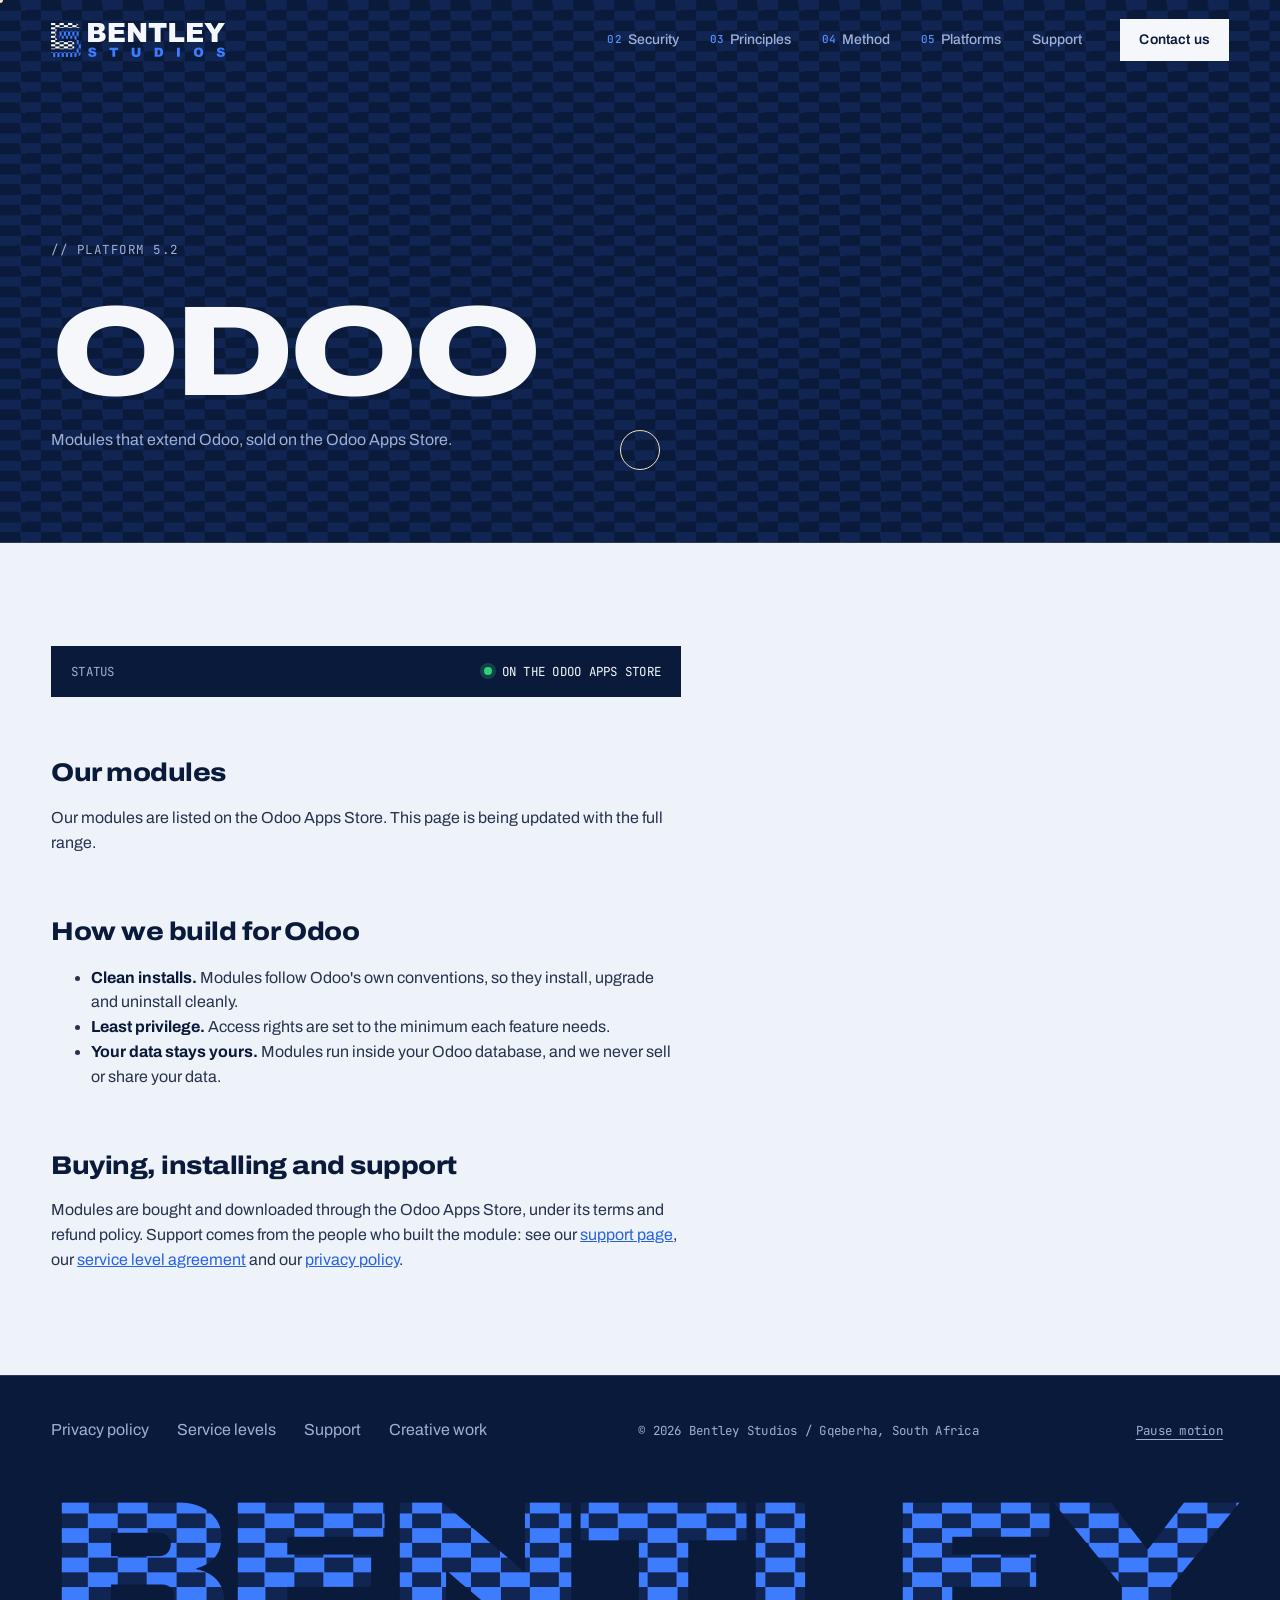
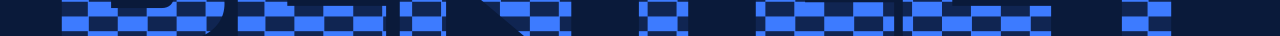
==== odoo.html @ 938c8996 "Turn the homepage into a multi-store hub with Atlassian and Odoo platform pages Co-Authored-By: Clau" ====
<!doctype html>
<html lang="en-ZA">
<head>
  <meta charset="utf-8">
  <meta name="viewport" content="width=device-width, initial-scale=1">
  <title>Odoo modules | Bentley Studios</title>
  <meta name="description" content="Secure, well-built Odoo modules from Bentley Studios, sold on the Odoo Apps Store. Supported versions, install, updates and support.">
  <link rel="canonical" href="https://duncanbentley.github.io/bentley-studios-dev/odoo.html">
  <meta property="og:type" content="website">
  <meta property="og:title" content="Odoo modules | Bentley Studios">
  <meta property="og:description" content="Secure, well-built Odoo modules from Bentley Studios, sold on the Odoo Apps Store. Supported versions, install, updates and support.">
  <meta property="og:url" content="https://duncanbentley.github.io/bentley-studios-dev/odoo.html">
  <meta property="og:image" content="https://duncanbentley.github.io/bentley-studios-dev/assets/social-card.png">
  <meta property="og:image:alt" content="The Bentley Studios logo: a checkered navy and blue B beside the words Bentley Studios.">
  <meta name="twitter:card" content="summary_large_image">
  <meta name="theme-color" content="#0a1a3a">
  <meta name="color-scheme" content="dark light">
  <link rel="icon" href="assets/mark.svg" type="image/svg+xml">
  <link rel="icon" href="assets/favicon.png" type="image/png">
  <link rel="apple-touch-icon" href="assets/apple-touch-icon.png">
  <link rel="preconnect" href="https://fonts.googleapis.com">
  <link rel="preconnect" href="https://fonts.gstatic.com" crossorigin>
  <link rel="stylesheet" href="https://fonts.googleapis.com/css2?family=Archivo:wdth,wght@62..125,300..900&amp;family=JetBrains+Mono:wght@400;500&amp;display=swap">
  <link rel="stylesheet" href="assets/v2.css">
  <script>document.documentElement.classList.add('js','seen')</script>
  <script src="assets/v2.js" defer></script>
</head>
<body>
  <a class="skip-link" href="#main">Skip to content</a>
  <div class="cursor" aria-hidden="true"><span class="cursor__dot"></span><span class="cursor__ring"></span></div>
  <header class="hdr is-solid" data-hdr>
    <a class="hdr__brand" href="./" aria-label="Bentley Studios home">
      <img src="assets/lockup-dark.svg" alt="" width="1635" height="320">
    </a>
    <nav class="hdr__nav" aria-label="Main">
      <a href="./#security"><span class="mono">02</span> Security</a>
      <a href="./#principles"><span class="mono">03</span> Principles</a>
      <a href="./#method"><span class="mono">04</span> Method</a>
      <a href="./#platforms"><span class="mono">05</span> Platforms</a>
      <a href="support.html">Support</a>
    </nav>
    <a class="btn btn--sm" href="./#contact">Contact us</a>
  </header>

  <main id="main">
    <section class="page-head" data-theme="dark">
      <div class="wrap">
        <p class="label mono" data-scramble>// Platform 5.2</p>
        <h1>Odoo</h1>
        <p>Modules that extend Odoo, sold on the Odoo Apps Store.</p>
      </div>
    </section>
    <section class="page-body" data-theme="light">
      <div class="wrap">
        <article class="prose">
          <div class="statusbar">
            <span class="mono statusbar__k">Status</span>
            <span class="mono statusbar__v"><span class="plat__led plat__led--live"></span>On the Odoo Apps Store</span>
          </div>

          <h2>Our modules</h2>
          <!-- ODOO SESSION: replace this comment and the paragraph below with one .mod card per real module, using this exact markup
               (name, one-line job, supported Odoo versions, price, Odoo Apps Store link). Facts must match the store listing.
          <div class="mods">
            <article class="mod">
              <p class="mono mod__ver">Odoo 17 / 18 / 19</p>
              <h3 class="mod__name">Module name</h3>
              <p class="mod__job">One line on the job it does.</p>
              <p class="mono mod__price">USD 00</p>
              <a class="btn btn--sm" href="https://apps.odoo.com/apps/modules/...">View on the Odoo Apps Store</a>
            </article>
          </div>
          -->
          <p>Our modules are listed on the Odoo Apps Store. This page is being updated with the full range.</p>

          <h2>How we build for Odoo</h2>
          <ul>
            <li><strong>Clean installs.</strong> Modules follow Odoo's own conventions, so they install, upgrade and uninstall cleanly.</li>
            <li><strong>Least privilege.</strong> Access rights are set to the minimum each feature needs.</li>
            <li><strong>Your data stays yours.</strong> Modules run inside your Odoo database, and we never sell or share your data.</li>
          </ul>

          <h2>Buying, installing and support</h2>
          <p>Modules are bought and downloaded through the Odoo Apps Store, under its terms and refund policy. Support comes from the people who built the module: see our <a href="support.html">support page</a>, our <a href="sla.html">service level agreement</a> and our <a href="privacy.html">privacy policy</a>.</p>
        </article>
      </div>
    </section>
  </main>

  <footer class="ftr" data-theme="dark">
    <div class="wrap ftr__top">
      <nav class="ftr__nav" aria-label="Footer">
        <a href="privacy.html">Privacy policy</a>
        <a href="sla.html">Service levels</a>
        <a href="support.html">Support</a>
        <a href="https://duncanbentley.github.io/bentley-studios/">Creative work</a>
      </nav>
      <p class="mono ftr__meta">&copy; <span data-year>2026</span> Bentley Studios / Gqeberha, South Africa</p>
      <button class="mono ftr__motion" type="button" data-motion-toggle aria-pressed="false">Pause motion</button>
    </div>
    <p class="ftr__word" aria-hidden="true">BENTLEY</p>
  </footer>
</body>
</html>
---- assets/v2.css ----
/* Bentley Studios v2: dark, op-art led. One family (Archivo, width + weight axes) plus JetBrains Mono for readouts. */
:root {
  --navy: #0a1a3a;
  --navy-2: #102552;
  --navy-3: #16306a;
  --blue: #3d7bff;
  --blue-ink: #2762e4;
  --blue-txt: #5b8fff;    /* blue for text on navy (5.4:1) */
  --navy-on-blue: #050d22; /* text on blue fills (5.3:1) */
  --white: #f5f7fb;
  --paper: #eef2f9;
  --mute-d: #9db0d6;      /* muted text on navy (7.3:1) */
  --mute-l: #4b5a7a;      /* muted text on paper (6.6:1) */
  --line-d: rgba(245, 247, 251, 0.14);
  --line-l: rgba(10, 26, 58, 0.14);
  --display: "Archivo", "Arial Black", sans-serif;
  --mono: "JetBrains Mono", ui-monospace, "Cascadia Mono", monospace;
  --ease: cubic-bezier(0.76, 0, 0.24, 1);
  --ease-out: cubic-bezier(0.16, 1, 0.3, 1);
  --gut: clamp(16px, 4vw, 56px);
  --brick: clamp(28px, 3.2vw, 56px);
}

*, *::before, *::after { box-sizing: border-box; }
html { -webkit-text-size-adjust: 100%; }
html.lenis, html.lenis body { height: auto; }
.lenis.lenis-smooth { scroll-behavior: auto !important; }
body {
  margin: 0; background: var(--navy); color: var(--white);
  font-family: var(--display); font-stretch: 100%; font-weight: 400;
  font-size: clamp(16px, 1.05vw, 18px); line-height: 1.55;
  -webkit-font-smoothing: antialiased; text-rendering: optimizeLegibility;
}
img { max-width: 100%; display: block; }
a { color: inherit; }
::selection { background: var(--blue); color: var(--navy); }
:focus-visible { outline: 2px solid var(--blue); outline-offset: 3px; }
h1, h2, h3, p { margin: 0; }
.mono { font-family: var(--mono); font-size: 0.78em; letter-spacing: 0.02em; font-stretch: normal; }
.wrap { width: 100%; max-width: 1480px; margin: 0 auto; padding-inline: var(--gut); }
.skip-link { position: fixed; left: 12px; top: 12px; z-index: 300; padding: 10px 16px; background: var(--white); color: var(--navy);
  transform: translateY(-200%); }
.skip-link:focus { transform: none; }

/* labels */
.label { display: flex; gap: 0.9em; align-items: center; color: var(--blue-txt); text-transform: uppercase; letter-spacing: 0.12em; margin-bottom: clamp(20px, 3vw, 40px); }
.label .idx { color: inherit; }
[data-theme="light"] .label { color: var(--blue-ink); }

/* buttons */
.btn { --bg: var(--white); --fg: var(--navy);
  position: relative; display: inline-flex; align-items: center; justify-content: center; gap: 10px;
  min-height: 52px; padding: 0 26px; background: var(--bg); color: var(--fg); border: 1px solid var(--bg);
  font-family: var(--display); font-weight: 600; font-size: 15px; letter-spacing: 0.01em; text-decoration: none; cursor: pointer;
  overflow: hidden; isolation: isolate; transition: color 0.35s var(--ease); }
.btn::before { content: ""; position: absolute; inset: 0; z-index: -1; background: var(--blue);
  transform: translateY(101%); transition: transform 0.45s var(--ease); }
.btn--line { --bg: transparent; --fg: var(--white); border-color: rgba(245, 247, 251, 0.4); }
.btn--blue { --bg: var(--blue); --fg: var(--navy-on-blue); }
.btn--blue::before { background: var(--white); }
.btn--sm { min-height: 42px; padding: 0 18px; font-size: 14px; }
@media (hover: hover) and (pointer: fine) {
  .btn:hover { color: var(--navy); }
  .btn:hover::before { transform: none; }
}
.btn:active { transform: scale(0.98); }
.link { display: inline-block; font-weight: 600; text-decoration: none; padding-bottom: 4px;
  background: linear-gradient(currentColor, currentColor) left bottom / 100% 1px no-repeat; transition: background-size 0.4s var(--ease); }
@media (hover: hover) { .link:hover { background-size: 0% 1px; background-position: right bottom; } }

/* cursor (fine pointers only, set up by JS) */
.cursor { display: none; }
html.has-cursor .cursor { display: block; position: fixed; inset: 0; z-index: 250; pointer-events: none; mix-blend-mode: difference; }
.cursor__dot, .cursor__ring { position: absolute; left: 0; top: 0; border-radius: 50%; will-change: transform; }
.cursor__dot { width: 6px; height: 6px; margin: -3px 0 0 -3px; background: #fff; }
.cursor__ring { width: 40px; height: 40px; margin: -20px 0 0 -20px; border: 1px solid #fff; transition: width 0.3s var(--ease-out), height 0.3s var(--ease-out), margin 0.3s var(--ease-out), background-color 0.3s; }
html.cursor-hover .cursor__ring { width: 76px; height: 76px; margin: -38px 0 0 -38px; background: #fff; }

/* loader */
.loader { display: none; }
html.js:not(.seen) .loader { display: grid; position: fixed; inset: 0; z-index: 400; place-items: center; background: var(--navy);
  clip-path: inset(0 0 0 0); }
html.js.loaded:not(.seen) .loader { clip-path: inset(0 0 100% 0); transition: clip-path 1s var(--ease); pointer-events: none; }
.loader__inner { display: grid; justify-items: center; gap: 22px; }
.loader__bar { width: 220px; height: 10px; background: var(--navy-2); overflow: hidden; }
.loader__bar span { display: block; height: 100%; width: calc(var(--lp, 0) * 1%);
  background: repeating-conic-gradient(var(--blue) 0 25%, var(--white) 0 50%) 0 0 / 20px 10px; }
.loader__count { font-family: var(--mono); font-size: 13px; letter-spacing: 0.2em; color: var(--mute-d); }

/* header */
.hdr { position: fixed; top: 0; left: 0; right: 0; z-index: 100; display: flex; align-items: center; gap: clamp(16px, 3vw, 48px);
  padding: 18px var(--gut); transition: background-color 0.4s, transform 0.5s var(--ease), padding 0.4s; }
.hdr.is-solid { background: rgba(10, 26, 58, 0.86); backdrop-filter: blur(14px); -webkit-backdrop-filter: blur(14px); padding-block: 12px; }
.hdr.is-hidden { transform: translateY(-110%); }
.hdr__brand { margin-right: auto; }
.hdr__brand img { height: 34px; width: auto; }
.hdr__nav { display: flex; gap: clamp(16px, 2.4vw, 36px); }
.hdr__nav a { text-decoration: none; font-size: 14px; font-weight: 500; color: var(--mute-d); transition: color 0.25s;
  display: inline-flex; align-items: center; gap: 6px; min-height: 44px; }
.hdr__nav a .mono { color: var(--blue-txt); font-size: 11px; }
.hdr__nav a:hover { color: var(--white); }
@media (max-width: 860px) { .hdr__nav { display: none; } .hdr__brand img { height: 28px; } }

/* hero */
.hero { position: relative; min-height: 100svh; display: grid; align-items: end; overflow: clip; isolation: isolate; }
.hero__canvas { position: absolute; inset: 0; width: 100%; height: 100%; z-index: -2; background: var(--navy); }
.hero__shade { position: absolute; inset: 0; z-index: -1; pointer-events: none;
  background: linear-gradient(90deg, rgba(10, 26, 58, 0.92) 0%, rgba(10, 26, 58, 0.55) 45%, rgba(10, 26, 58, 0) 70%),
              linear-gradient(0deg, rgba(10, 26, 58, 0.9) 0%, rgba(10, 26, 58, 0) 40%); }
.hero__content { width: 100%; max-width: 1480px; margin: 0 auto; padding: 120px var(--gut) clamp(72px, 9vh, 120px); }
.hero__title { font-weight: 850; font-stretch: 125%; text-transform: uppercase; letter-spacing: -0.035em;
  font-size: clamp(3.2rem, 10.6vw, 12rem); line-height: 0.84; margin-bottom: clamp(28px, 4vw, 56px); }
.hero__title .dot { color: var(--blue); }
.line { display: block; overflow: hidden; padding-bottom: 0.04em; margin-bottom: -0.04em; }
.line__in { display: inline-block; will-change: transform; }
.hero__foot { display: flex; flex-wrap: wrap; align-items: end; justify-content: space-between; gap: 28px 48px; max-width: 1100px; }
@media (min-width: 861px) { .hero__foot { max-width: min(1100px, 54vw); } }
.hero__lede { max-width: 34ch; font-size: clamp(17px, 1.35vw, 21px); line-height: 1.45; color: var(--mute-d); }
.hero__actions { display: flex; flex-wrap: wrap; gap: 12px; }
.hero__meta { position: absolute; right: var(--gut); top: 50%; transform: translateY(-50%) rotate(90deg); transform-origin: right center;
  display: flex; gap: 32px; color: var(--mute-d); text-transform: uppercase; letter-spacing: 0.16em; white-space: nowrap; }
.hero__scroll { color: var(--blue-txt); }
@media (max-width: 860px) {
  .hero { align-items: end; }
  .hero__meta { display: none; }
  .hero__title { font-size: 12.2vw; }
  .hero__shade { background: linear-gradient(0deg, rgba(10, 26, 58, 0.96) 0%, rgba(10, 26, 58, 0.7) 50%, rgba(10, 26, 58, 0.1) 100%); }
}

/* marquee */
.marquee { overflow: hidden; background: var(--blue); color: var(--navy-on-blue); border-block: 1px solid var(--navy); }
.marquee__track { display: flex; width: max-content; animation: marquee 38s linear infinite; }
.marquee__group { display: flex; align-items: center; flex: none; }
.marquee span { font-weight: 800; font-stretch: 125%; text-transform: uppercase; letter-spacing: -0.01em;
  font-size: clamp(22px, 3vw, 44px); padding: 18px 0; white-space: nowrap; }
.marquee i { flex: none; width: 1.4em; height: 0.7em; margin: 0 clamp(18px, 2.4vw, 36px); font-size: clamp(22px, 3vw, 44px);
  background: repeating-conic-gradient(var(--navy) 0 25%, transparent 0 50%) 0 0 / 50% 50%; }
@keyframes marquee { to { transform: translateX(-50%); } }
.marquee__skew { display: block; }

/* manifesto */
.manifesto { background: var(--paper); color: var(--navy); padding-block: clamp(110px, 18vw, 260px); }
.manifesto__text { font-weight: 700; font-stretch: 112%; letter-spacing: -0.03em; line-height: 1.04;
  font-size: clamp(2rem, 5.4vw, 5.6rem); max-width: 18.5ch; }
.manifesto__text .w { display: inline-block; }

/* seam */
.seam { position: relative; background: var(--navy); overflow: clip; }
.seam__stage { min-height: 100svh; display: grid; gap: clamp(32px, 6vw, 96px); align-items: center; padding-block: clamp(96px, 12vh, 140px); }
.seam__title { font-weight: 800; font-stretch: 118%; text-transform: uppercase; letter-spacing: -0.03em; line-height: 0.92;
  font-size: clamp(2.4rem, 5.8vw, 6rem); margin-bottom: clamp(28px, 4vw, 52px); max-width: 9ch; }
.seam__cues { display: grid; gap: 28px; max-width: 42ch; }
.seam__cue { border-top: 1px solid var(--line-d); padding-top: 16px; }
.seam__n { color: var(--blue-txt); text-transform: uppercase; letter-spacing: 0.12em; margin-bottom: 8px; }
.seam__cue p:last-child { color: var(--mute-d); font-size: clamp(17px, 1.3vw, 20px); line-height: 1.45; }
.seam__art { position: relative; aspect-ratio: 1; width: min(100%, 560px, 62svh); justify-self: center; }
.seam__ring { position: absolute; inset: -6%; border-radius: 50%;
  background: repeating-conic-gradient(from 0deg, var(--navy-2) 0 6deg, transparent 6deg 12deg);
  -webkit-mask: radial-gradient(circle, transparent 58%, #000 59%, #000 70%, transparent 71%);
          mask: radial-gradient(circle, transparent 58%, #000 59%, #000 70%, transparent 71%); }
.seam__half { position: absolute; inset: 0; width: 100%; height: 100%; will-change: transform; }
.seam__status { position: absolute; left: 50%; bottom: -8%; transform: translateX(-50%); display: flex; gap: 10px; align-items: center;
  text-transform: uppercase; letter-spacing: 0.24em; color: var(--mute-d); white-space: nowrap; }
.seam__led { width: 8px; height: 8px; border-radius: 50%; background: #e9a23b; box-shadow: 0 0 0 4px rgba(233, 162, 59, 0.18); transition: background 0.3s, box-shadow 0.3s; }
.seam.is-locked .seam__led { background: var(--blue); box-shadow: 0 0 0 4px rgba(61, 123, 255, 0.22); }
.seam.is-locked .seam__status { color: var(--white); }
@media (min-width: 900px) { .seam__stage { grid-template-columns: 5fr 6fr; } }
/* when GSAP pins the stage, cues share one slot and swap */
.seam.is-pinned .seam__cues { grid-template-areas: "c"; }
.seam.is-pinned .seam__cue { grid-area: c; }

/* principles: stacking cards */
.principles { background: var(--paper); color: var(--navy); padding-block: clamp(100px, 14vw, 200px) clamp(60px, 8vw, 120px); }
.principles__title { font-weight: 800; font-stretch: 118%; text-transform: uppercase; letter-spacing: -0.03em; line-height: 0.92;
  font-size: clamp(2.4rem, 6.4vw, 6.6rem); max-width: 11ch; margin-bottom: clamp(48px, 7vw, 100px); }
.stack { list-style: none; margin-top: 0; margin-bottom: 0; display: grid; gap: 24px; }
.card { position: sticky; top: calc(96px + var(--i, 0) * 22px); min-height: min(68vh, 560px); overflow: hidden;
  display: grid; grid-template-columns: auto 1fr; grid-template-rows: 1fr auto; gap: 12px 32px;
  padding: clamp(28px, 4vw, 56px); transform-origin: center top; will-change: transform; }
.card__n { grid-column: 1; grid-row: 1; align-self: start; letter-spacing: 0.14em; opacity: 0.7; }
.card__title { grid-column: 1 / -1; grid-row: 2; align-self: end; font-weight: 850; font-stretch: 125%; text-transform: uppercase;
  letter-spacing: -0.035em; line-height: 0.88; font-size: clamp(2.6rem, 8.6vw, 9rem); position: relative; z-index: 1; }
.card__text { grid-column: 2; grid-row: 1; justify-self: end; max-width: 30ch; font-size: clamp(17px, 1.4vw, 22px); line-height: 1.4; position: relative; z-index: 1; }
.card__bricks { position: absolute; right: 0; top: 0; bottom: 0; width: 38%; opacity: 0.9;
  -webkit-mask: linear-gradient(90deg, transparent, #000 60%); mask: linear-gradient(90deg, transparent, #000 60%); }
.card__bricks--h { background: repeating-conic-gradient(var(--c1) 0 25%, transparent 0 50%) 0 0 / var(--brick) calc(var(--brick) / 2); }
.card__bricks--v { background: repeating-conic-gradient(var(--c1) 0 25%, transparent 0 50%) 0 0 / calc(var(--brick) / 2) var(--brick); }
.card--navy { background: var(--navy); color: var(--white); --c1: var(--navy-3); }
.card--blue { background: var(--blue); color: var(--navy-on-blue); --c1: rgba(10, 26, 58, 0.16); }
.card--white { background: #fff; color: var(--navy); --c1: rgba(61, 123, 255, 0.16); box-shadow: inset 0 0 0 1px var(--line-l); }
.card--ink { background: #060f24; color: var(--white); --c1: rgba(61, 123, 255, 0.22); }
.card--navy .card__text, .card--ink .card__text { color: var(--mute-d); }
.stack .card:nth-child(1) { --i: 0; } .stack .card:nth-child(2) { --i: 1; } .stack .card:nth-child(3) { --i: 2; } .stack .card:nth-child(4) { --i: 3; }
@media (max-width: 700px) {
  .card { grid-template-columns: 1fr; min-height: 420px; }
  .card__text { grid-column: 1; grid-row: auto; justify-self: start; }
  .card__title { grid-row: auto; }
}

/* method: horizontal rail */
.method { background: var(--navy); overflow: clip; }
.method__pin { padding-block: clamp(96px, 12vh, 140px); }
.method__title { font-weight: 800; font-stretch: 118%; text-transform: uppercase; letter-spacing: -0.03em; line-height: 0.92;
  font-size: clamp(2.4rem, 6.4vw, 6.6rem); max-width: 10ch; margin-bottom: clamp(40px, 6vw, 80px); }
.rail { list-style: none; margin: 0; padding: 0 var(--gut); display: flex; gap: clamp(16px, 2vw, 28px); width: max-content; }
.rail__item { width: clamp(280px, 34vw, 520px); min-height: clamp(340px, 46vh, 480px); padding: clamp(24px, 3vw, 40px);
  border: 1px solid var(--line-d); display: flex; flex-direction: column; position: relative; overflow: hidden; }
.rail__item::after { content: ""; position: absolute; inset: auto 0 0 0; height: 30%; opacity: 0.5;
  background: repeating-conic-gradient(var(--navy-3) 0 25%, transparent 0 50%) 0 0 / 28px 14px;
  -webkit-mask: linear-gradient(0deg, #000, transparent); mask: linear-gradient(0deg, #000, transparent); }
.rail__n { font-weight: 850; font-stretch: 125%; font-size: clamp(5rem, 11vw, 10rem); line-height: 0.8; color: var(--blue);
  margin-bottom: auto; font-variant-numeric: tabular-nums; }
.rail__item h3 { font-weight: 700; font-stretch: 110%; font-size: clamp(22px, 2vw, 30px); letter-spacing: -0.02em; margin: 28px 0 10px; position: relative; z-index: 1; }
.rail__item p { color: var(--mute-d); max-width: 36ch; position: relative; z-index: 1; }
html:not(.rail-on) .rail { width: auto; flex-wrap: wrap; }
html:not(.rail-on) .rail__item { flex: 1 1 280px; }

/* apps */
.apps { background: var(--paper); color: var(--navy); padding-block: clamp(100px, 14vw, 200px); }
.apps__grid { display: grid; gap: clamp(32px, 6vw, 96px); align-items: end; }
.apps__title { font-weight: 800; font-stretch: 118%; text-transform: uppercase; letter-spacing: -0.03em; line-height: 0.92;
  font-size: clamp(2.4rem, 5.2vw, 5.6rem); max-width: 10ch; }
.apps__body { display: grid; gap: 24px; max-width: 46ch; font-size: clamp(17px, 1.3vw, 20px); color: var(--mute-l); }
.apps__body .link { color: var(--navy); justify-self: start; }
.build { border: 1px solid var(--line-l); padding: 18px 20px; background: #fff; color: var(--navy); }
.build__row { display: flex; justify-content: space-between; text-transform: uppercase; letter-spacing: 0.12em; margin-bottom: 14px; }
.build__val { color: var(--blue-ink); }
.build__bar { height: 10px; background: var(--paper); overflow: hidden; }
.build__bar span { display: block; height: 100%; width: 62%;
  background: repeating-conic-gradient(var(--blue) 0 25%, var(--navy) 0 50%) 0 0 / 20px 10px; animation: bricks-run 1.6s linear infinite; }
@keyframes bricks-run { to { background-position: 40px 0; } }
@media (min-width: 900px) { .apps__grid { grid-template-columns: 1.1fr 1fr; } }

/* platforms hub */
.platforms { background: var(--paper); color: var(--navy); padding-block: clamp(100px, 14vw, 200px) clamp(80px, 10vw, 140px); }
.platforms__title { font-weight: 800; font-stretch: 118%; text-transform: uppercase; letter-spacing: -0.03em; line-height: 0.92;
  font-size: clamp(2.4rem, 6.4vw, 6.6rem); max-width: 12ch; margin-bottom: 24px; }
.platforms__lede { max-width: 48ch; color: var(--mute-l); font-size: clamp(17px, 1.3vw, 20px); margin-bottom: clamp(40px, 6vw, 80px); }
.plats { list-style: none; margin-top: 0; margin-bottom: 0; display: grid; gap: clamp(14px, 1.6vw, 24px); }
.plat { position: relative; overflow: hidden; display: flex; flex-direction: column; gap: 18px; min-height: clamp(380px, 46vh, 520px);
  padding: clamp(24px, 3vw, 40px); transition: transform 0.5s var(--ease-out); }
.plat > :not(.plat__bricks) { position: relative; z-index: 1; }
.plat__top { display: flex; justify-content: space-between; gap: 12px; text-transform: uppercase; letter-spacing: 0.12em; }
.plat__status { display: inline-flex; align-items: center; gap: 8px; }
.plat__led { width: 8px; height: 8px; border-radius: 50%; }
.plat__led--amber { background: #e9a23b; box-shadow: 0 0 0 4px rgba(233, 162, 59, 0.2); }
.plat__led--live { background: #2fd27a; box-shadow: 0 0 0 4px rgba(47, 210, 122, 0.22); }
.plat__name { margin-top: auto; font-weight: 850; font-stretch: 112%; text-transform: uppercase; letter-spacing: -0.035em; line-height: 0.9;
  font-size: clamp(2.2rem, 2.9vw, 3.6rem); }
@media (max-width: 899px) { .plat__name { font-size: clamp(2.2rem, 10vw, 4.4rem); } }
.plat__text { max-width: 34ch; font-size: clamp(16px, 1.15vw, 18px); line-height: 1.45; }
.plat__btn { align-self: flex-start; }
.plat__bricks { position: absolute; inset: 0 0 45% 0; opacity: 0.9;
  -webkit-mask: linear-gradient(180deg, #000, transparent); mask: linear-gradient(180deg, #000, transparent); }
.plat__bricks--h { background: repeating-conic-gradient(var(--c1) 0 25%, transparent 0 50%) 0 0 / var(--brick) calc(var(--brick) / 2); }
.plat__bricks--v { background: repeating-conic-gradient(var(--c1) 0 25%, transparent 0 50%) 0 0 / calc(var(--brick) / 2) var(--brick); }
.plat--navy { background: var(--navy); color: var(--white); --c1: var(--navy-3); }
.plat--navy .plat__text, .plat--navy .plat__top { color: var(--mute-d); }
.plat--blue { background: var(--blue); color: var(--navy-on-blue); --c1: rgba(5, 13, 34, 0.14); }
.plat--line { background: transparent; color: var(--navy); border: 1px dashed rgba(10, 26, 58, 0.35); }
.plat--line .plat__text, .plat--line .plat__top { color: var(--mute-l); }
.btn--dark { --bg: var(--navy-on-blue); --fg: var(--white); }
.btn--dark::before { background: var(--white); }
.btn--outline { --bg: transparent; --fg: var(--navy); border-color: rgba(10, 26, 58, 0.45); }
@media (hover: hover) and (pointer: fine) {
  .plat:hover { transform: translateY(-6px); }
  .btn--dark:hover { color: var(--navy); }
}
@media (min-width: 900px) { .plats { grid-template-columns: repeat(3, 1fr); } }

/* faq */
.faq { background: var(--paper); color: var(--navy); padding-block: 0 clamp(100px, 14vw, 200px); }
.faq__grid { display: grid; gap: clamp(32px, 6vw, 96px); border-top: 1px solid var(--line-l); padding-top: clamp(64px, 8vw, 120px); }
.faq__title { font-weight: 800; font-stretch: 118%; text-transform: uppercase; letter-spacing: -0.03em; line-height: 0.92;
  font-size: clamp(2rem, 4.4vw, 4.4rem); max-width: 10ch; }
.faq__list { border-bottom: 1px solid var(--line-l); }
.faq details { border-top: 1px solid var(--line-l); }
.faq summary { list-style: none; cursor: pointer; display: flex; justify-content: space-between; align-items: center; gap: 24px;
  padding: 26px 0; font-weight: 600; font-size: clamp(19px, 1.7vw, 26px); letter-spacing: -0.01em; min-height: 44px; }
.faq summary::-webkit-details-marker { display: none; }
.faq summary::after { content: ""; flex: none; width: 18px; height: 18px; transition: transform 0.4s var(--ease);
  background: linear-gradient(var(--navy), var(--navy)) center / 100% 2px no-repeat, linear-gradient(var(--navy), var(--navy)) center / 2px 100% no-repeat; }
.faq details[open] summary::after { transform: rotate(135deg); }
.faq details p { padding: 0 0 26px; max-width: 60ch; color: var(--mute-l); font-size: 17px; }
.faq details a { color: var(--blue-ink); }
@media (min-width: 900px) { .faq__grid { grid-template-columns: 1fr 1.6fr; } }

/* contact */
.contact { background: var(--navy); padding-block: clamp(110px, 16vw, 240px) clamp(80px, 10vw, 140px); position: relative; overflow: clip; }
.contact__title { font-weight: 850; font-stretch: 125%; text-transform: uppercase; letter-spacing: -0.04em; line-height: 0.84;
  font-size: clamp(4rem, 17vw, 18rem); margin-bottom: clamp(40px, 6vw, 80px); }
.contact__title .line { display: inline-block; vertical-align: top; }
.contact__row { display: flex; flex-wrap: wrap; justify-content: space-between; align-items: end; gap: 32px; }
.contact__row p { max-width: 44ch; color: var(--mute-d); font-size: clamp(17px, 1.3vw, 20px); }
.contact__actions { display: flex; flex-wrap: wrap; gap: 12px; align-items: center; }
.copy { min-height: 52px; padding: 0 22px; background: transparent; color: var(--white); border: 1px dashed rgba(245, 247, 251, 0.4);
  cursor: pointer; text-transform: uppercase; letter-spacing: 0.14em; font-size: 12px; }
.copy:hover { border-color: var(--blue); color: var(--blue); }

/* footer */
.ftr { background: var(--navy); overflow: hidden; border-top: 1px solid var(--line-d); }
.ftr__top { display: flex; flex-wrap: wrap; gap: 20px 40px; align-items: center; justify-content: space-between; padding-block: 32px; }
.ftr__nav { display: flex; flex-wrap: wrap; gap: 8px 28px; }
.ftr__nav a { text-decoration: none; color: var(--mute-d); min-height: 44px; display: inline-flex; align-items: center; }
.ftr__nav a:hover { color: var(--white); }
.ftr__meta { color: var(--mute-d); }
.ftr__motion { background: none; border: 0; color: var(--mute-d); cursor: pointer; text-decoration: underline; text-underline-offset: 4px; min-height: 44px; }
.ftr__word { font-weight: 900; font-stretch: 125%; letter-spacing: -0.05em; line-height: 0.78; text-align: center;
  font-size: 15.6vw; margin: 0 0 -0.08em; padding-top: 0.06em; user-select: none;
  background: repeating-conic-gradient(var(--blue) 0 25%, var(--navy-2) 0 50%) var(--fx, 0px) 0 / clamp(40px, 4.6vw, 80px) clamp(20px, 2.3vw, 40px);
  -webkit-background-clip: text; background-clip: text; color: transparent; }

/* inner pages */
.page-head { padding: clamp(150px, 20vw, 240px) 0 clamp(56px, 7vw, 96px); border-bottom: 1px solid var(--line-d);
  background: repeating-conic-gradient(var(--navy-2) 0 25%, transparent 0 50%) 0 0 / var(--brick) calc(var(--brick) / 2), var(--navy); }
.page-head h1 { font-weight: 850; font-stretch: 125%; text-transform: uppercase; letter-spacing: -0.04em; line-height: 0.86;
  font-size: clamp(3rem, 10vw, 9rem); margin-bottom: 20px; }
.page-head p { color: var(--mute-d); }
.page-body { background: var(--paper); color: var(--navy); padding-block: clamp(56px, 8vw, 120px); }
.prose { max-width: 70ch; }
.prose h2 { font-weight: 800; font-stretch: 112%; letter-spacing: -0.02em; font-size: clamp(22px, 2vw, 30px); margin: 2.2em 0 0.5em; }
.prose h2:first-child { margin-top: 0; }
.prose p, .prose li { color: #26334f; }
.prose p + p, .prose ul { margin-top: 0.9em; }
.prose a { color: var(--blue-ink); }
.statusbar { display: flex; flex-wrap: wrap; justify-content: space-between; gap: 12px; padding: 16px 20px; margin-bottom: 2.2em;
  background: var(--navy); color: var(--white); text-transform: uppercase; letter-spacing: 0.12em; }
.statusbar__k { color: var(--mute-d); }
.statusbar__v { display: inline-flex; align-items: center; gap: 10px; }
.mods { display: grid; gap: 16px; margin-top: 1.2em; }
.mod { background: #fff; border: 1px solid var(--line-l); padding: 24px; display: grid; gap: 10px; justify-items: start; }
.mod__ver, .mod__price { color: var(--blue-ink); text-transform: uppercase; letter-spacing: 0.12em; }
.mod__name { font-weight: 850; font-stretch: 118%; text-transform: uppercase; letter-spacing: -0.02em; font-size: clamp(22px, 2.2vw, 32px); line-height: 1; }
.mod__job { color: var(--mute-l); }
@media (min-width: 700px) { .mods { grid-template-columns: repeat(2, 1fr); } }
.prose strong { color: var(--navy); }
.table-wrap { overflow-x: auto; margin-top: 1.2em; border: 1px solid var(--line-l); background: #fff; }
.prose table { width: 100%; border-collapse: collapse; font-size: 15.5px; min-width: 560px; }
.prose th, .prose td { text-align: left; vertical-align: top; padding: 14px 16px; border-bottom: 1px solid var(--line-l); color: #26334f; }
.prose thead th { font-family: var(--mono); font-size: 12px; font-weight: 500; text-transform: uppercase; letter-spacing: 0.12em;
  color: var(--paper); background: var(--navy); border-bottom: 0; }
.prose tbody th { font-weight: 700; color: var(--navy); }
.prose tbody tr:last-child > * { border-bottom: 0; }
.tabular { font-variant-numeric: tabular-nums; white-space: nowrap; }
.note { background: #fff; border: 1px solid var(--line-l); padding: 16px 20px; color: var(--mute-l); }

/* JS-off and reduced motion: everything readable, nothing hidden, nothing moving */
@media (prefers-reduced-motion: reduce) {
  .marquee__track, .build__bar span { animation: none; }
  .loader { display: none !important; }
  * { transition-duration: 0.01ms !important; }
}
html.motion-paused .marquee__track, html.motion-paused .build__bar span { animation-play-state: paused; }
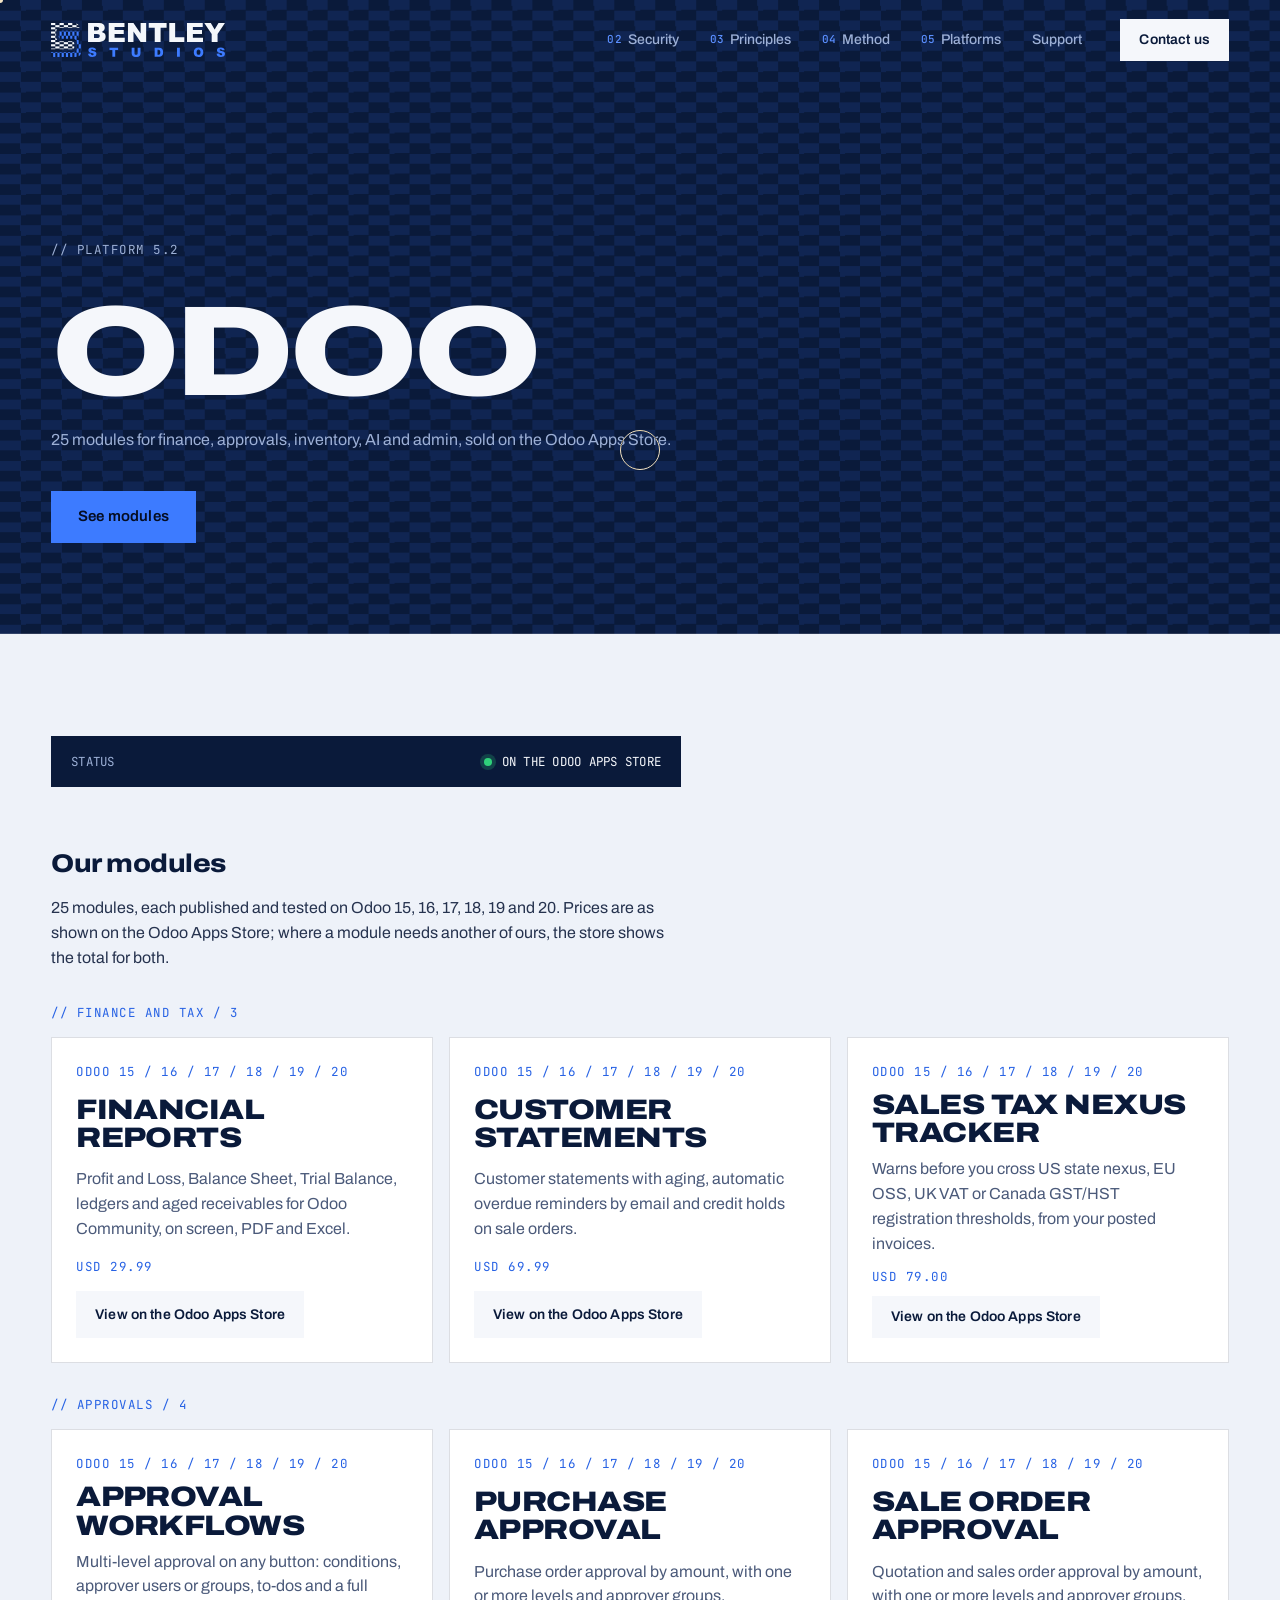
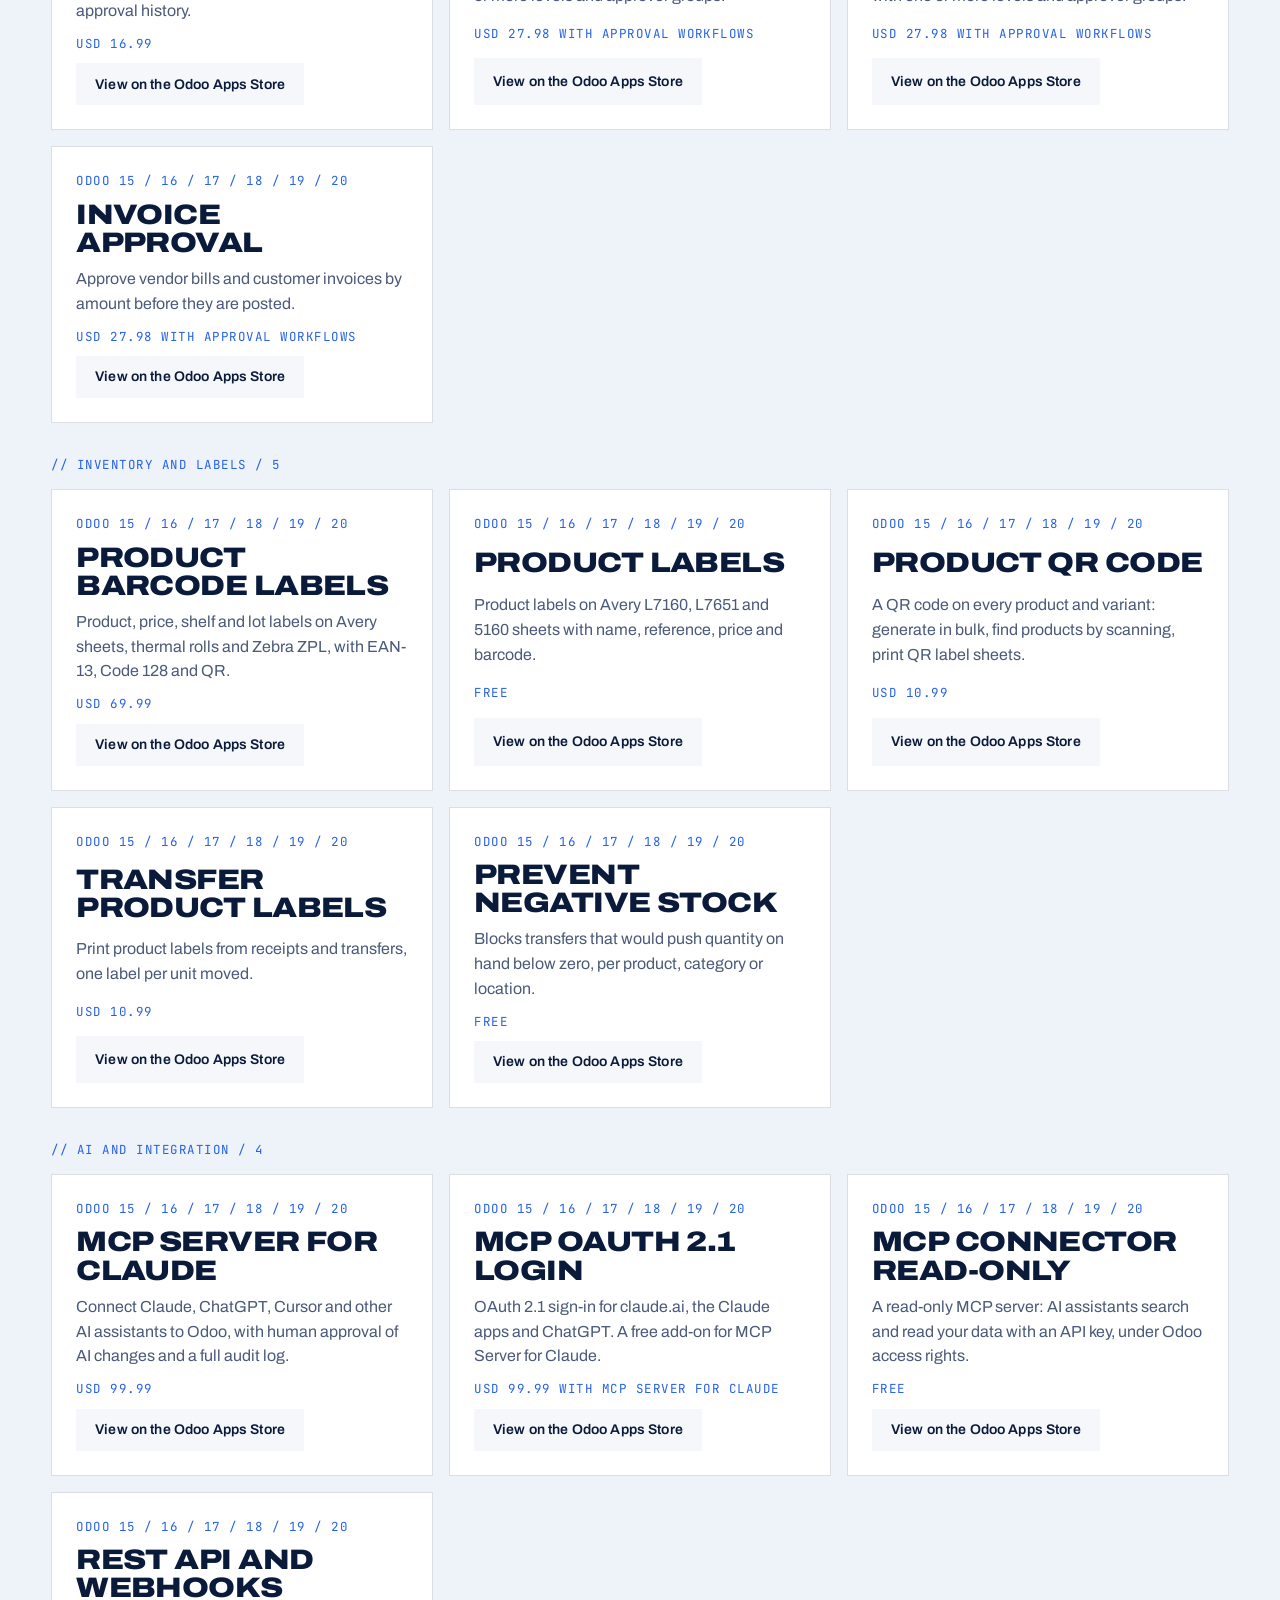
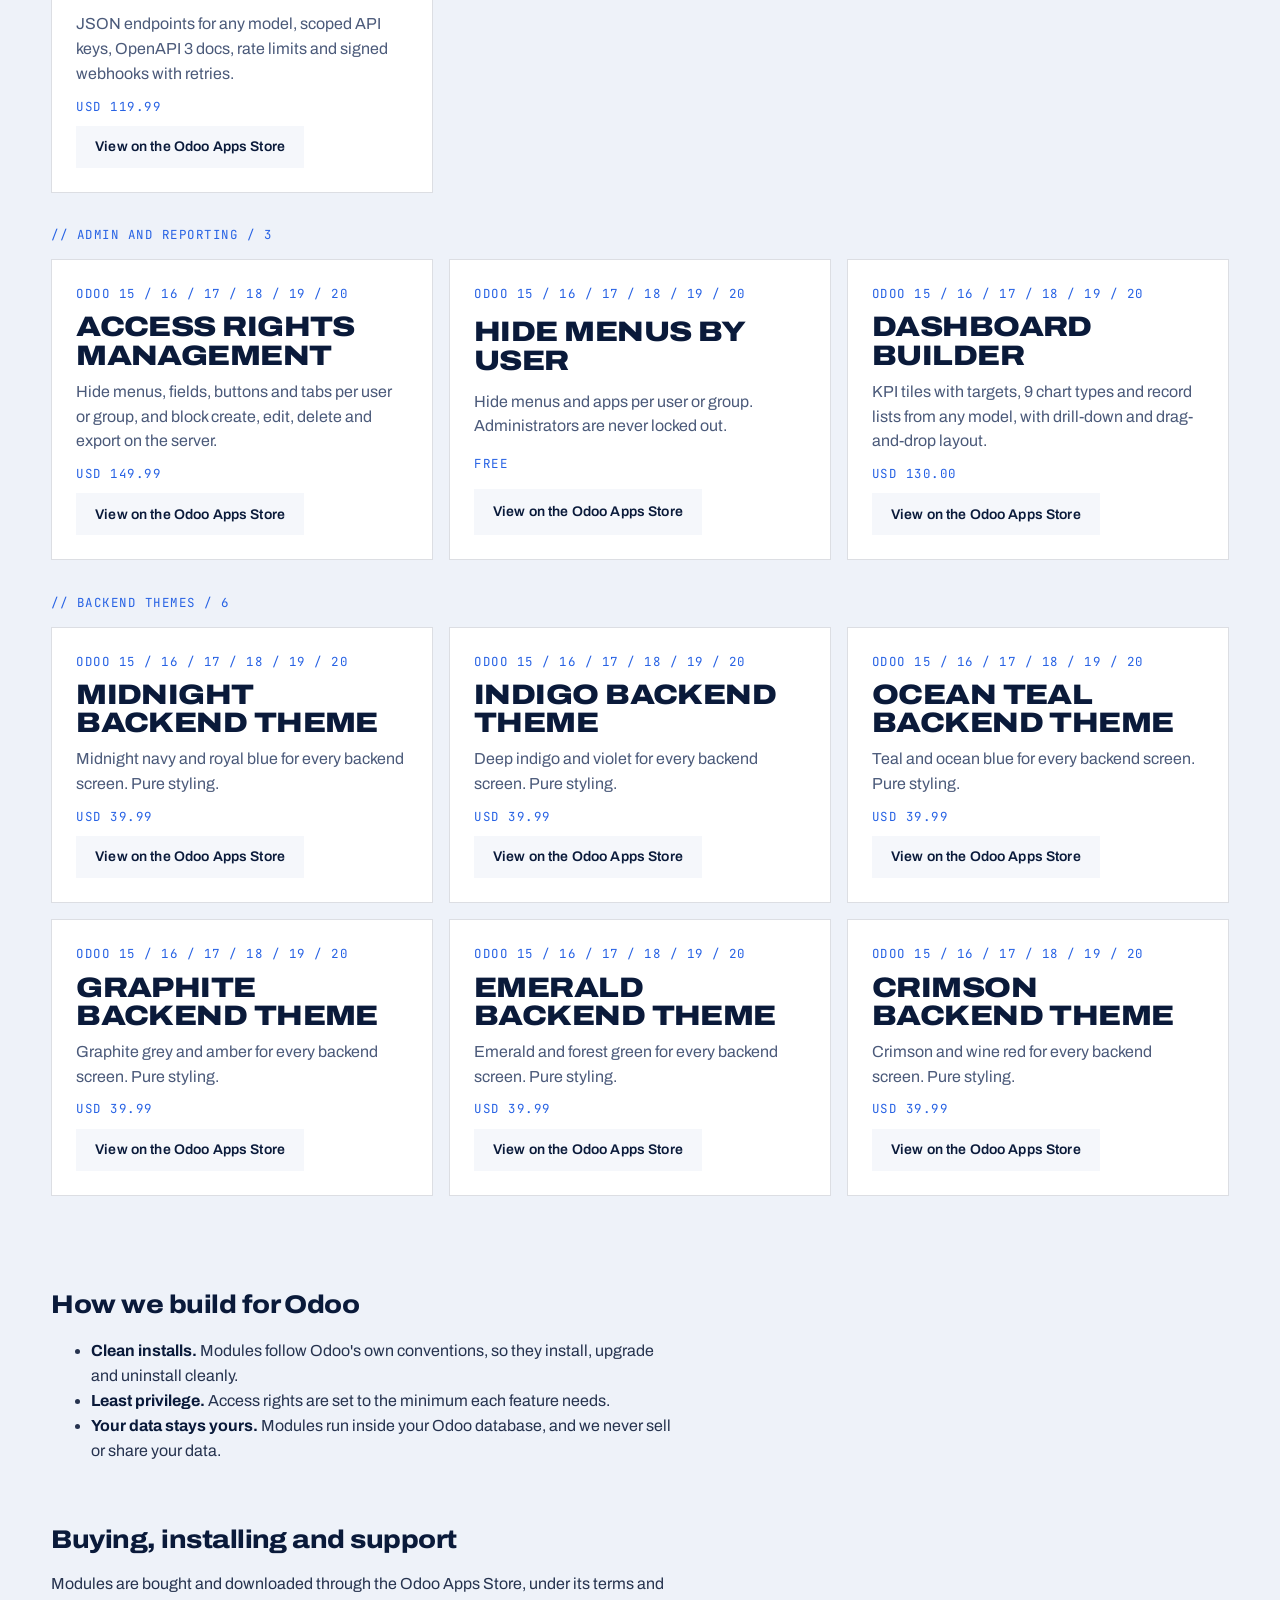
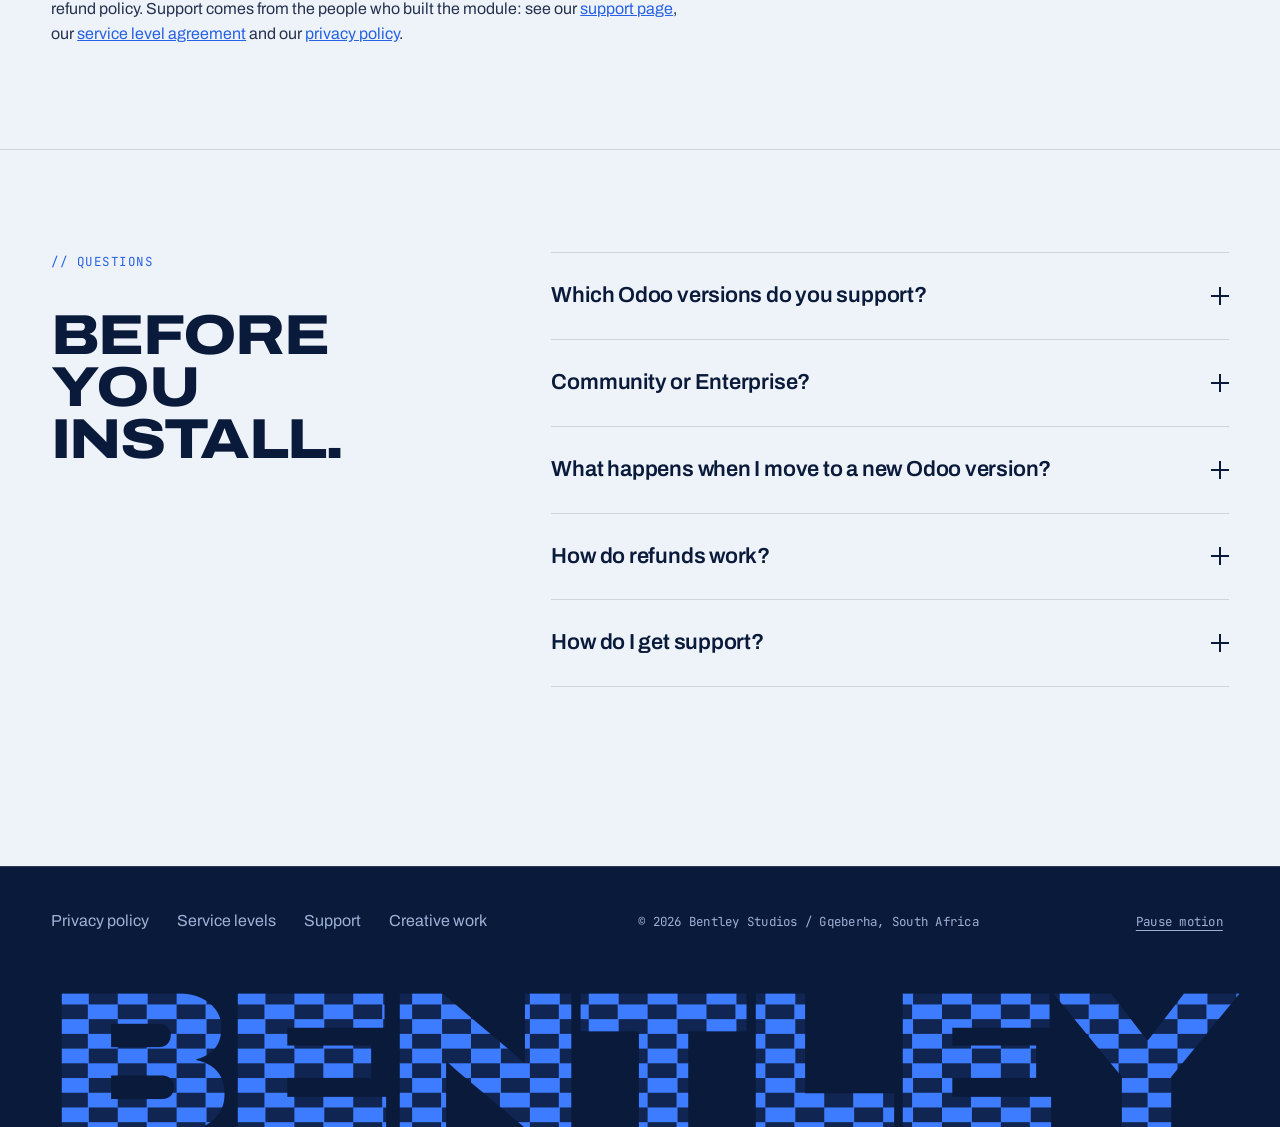
==== commit eb3fe993: "Fill the Odoo page with all 25 modules and an Odoo FAQ Module cards use the live Odoo Apps Store nam" ====
--- a/odoo.html
+++ b/odoo.html
@@ -24,6 +24,11 @@
   <link rel="stylesheet" href="assets/v2.css">
   <script>document.documentElement.classList.add('js','seen')</script>
   <script src="assets/v2.js" defer></script>
+  <!-- awl-allow craft.fake-testimonials: "Sales Tax Nexus Tracker" is a real product name on the Odoo Apps Store, not a placeholder brand -->
+  <!-- awl-allow craft.acid-dark: navy #0A1A3A and blue #3D7BFF are the owner's brand colours, supplied in the brief -->
+  <!-- awl-allow craft.mono-labels: the mono readouts are the brand's security-console voice (status, index, scramble) -->
+  <!-- awl-allow craft.gradient-text: the footer wordmark is filled with the logo's op-art brick pattern, not a gradient -->
+  <!-- awl-allow conv.social-proof: no reviews or customer logos yet on the Odoo Apps Store; nothing will be invented -->
 </head>
 <body>
   <a class="skip-link" href="#main">Skip to content</a>
@@ -47,7 +52,8 @@
       <div class="wrap">
         <p class="label mono" data-scramble>// Platform 5.2</p>
         <h1>Odoo</h1>
-        <p>Modules that extend Odoo, sold on the Odoo Apps Store.</p>
+        <p>25 modules for finance, approvals, inventory, AI and admin, sold on the Odoo Apps Store.</p>
+        <p class="page-head__cta"><a class="btn btn--blue" href="#modules">See modules</a></p>
       </div>
     </section>
     <section class="page-body" data-theme="light">
@@ -58,21 +64,206 @@
             <span class="mono statusbar__v"><span class="plat__led plat__led--live"></span>On the Odoo Apps Store</span>
           </div>
 
-          <h2>Our modules</h2>
-          <!-- ODOO SESSION: replace this comment and the paragraph below with one .mod card per real module, using this exact markup
-               (name, one-line job, supported Odoo versions, price, Odoo Apps Store link). Facts must match the store listing.
-          <div class="mods">
-            <article class="mod">
-              <p class="mono mod__ver">Odoo 17 / 18 / 19</p>
-              <h3 class="mod__name">Module name</h3>
-              <p class="mod__job">One line on the job it does.</p>
-              <p class="mono mod__price">USD 00</p>
-              <a class="btn btn--sm" href="https://apps.odoo.com/apps/modules/...">View on the Odoo Apps Store</a>
-            </article>
-          </div>
-          -->
-          <p>Our modules are listed on the Odoo Apps Store. This page is being updated with the full range.</p>
-
+          <h2 id="modules">Our modules</h2>
+          <p>25 modules, each published and tested on Odoo 15, 16, 17, 18, 19 and 20. Prices are as shown on the Odoo Apps Store; where a module needs another of ours, the store shows the total for both.</p>
+        </article>
+        <div class="mods-all">
+          <p class="label mono mods__group">// Finance and tax / 3</p>
+          <div class="mods">
+            <article class="mod">
+              <p class="mono mod__ver">Odoo 15 / 16 / 17 / 18 / 19 / 20</p>
+              <h3 class="mod__name">Financial Reports</h3>
+              <p class="mod__job">Profit and Loss, Balance Sheet, Trial Balance, ledgers and aged receivables for Odoo Community, on screen, PDF and Excel.</p>
+              <p class="mono mod__price">USD 29.99</p>
+              <a class="btn btn--sm" href="https://apps.odoo.com/apps/modules/19.0/community_financial_reports" aria-label="View Financial Reports on the Odoo Apps Store">View on the Odoo Apps Store</a>
+            </article>
+            <article class="mod">
+              <p class="mono mod__ver">Odoo 15 / 16 / 17 / 18 / 19 / 20</p>
+              <h3 class="mod__name">Customer Statements</h3>
+              <p class="mod__job">Customer statements with aging, automatic overdue reminders by email and credit holds on sale orders.</p>
+              <p class="mono mod__price">USD 69.99</p>
+              <a class="btn btn--sm" href="https://apps.odoo.com/apps/modules/19.0/bs_credit_control" aria-label="View Customer Statements on the Odoo Apps Store">View on the Odoo Apps Store</a>
+            </article>
+            <article class="mod">
+              <p class="mono mod__ver">Odoo 15 / 16 / 17 / 18 / 19 / 20</p>
+              <h3 class="mod__name">Sales Tax Nexus Tracker</h3>
+              <p class="mod__job">Warns before you cross US state nexus, EU OSS, UK VAT or Canada GST/HST registration thresholds, from your posted invoices.</p>
+              <p class="mono mod__price">USD 79.00</p>
+              <a class="btn btn--sm" href="https://apps.odoo.com/apps/modules/19.0/bs_sales_tax_nexus" aria-label="View Sales Tax Nexus Tracker on the Odoo Apps Store">View on the Odoo Apps Store</a>
+            </article>
+          </div>
+          <p class="label mono mods__group">// Approvals / 4</p>
+          <div class="mods">
+            <article class="mod">
+              <p class="mono mod__ver">Odoo 15 / 16 / 17 / 18 / 19 / 20</p>
+              <h3 class="mod__name">Approval Workflows</h3>
+              <p class="mod__job">Multi-level approval on any button: conditions, approver users or groups, to-dos and a full approval history.</p>
+              <p class="mono mod__price">USD 16.99</p>
+              <a class="btn btn--sm" href="https://apps.odoo.com/apps/modules/19.0/smart_approvals" aria-label="View Approval Workflows on the Odoo Apps Store">View on the Odoo Apps Store</a>
+            </article>
+            <article class="mod">
+              <p class="mono mod__ver">Odoo 15 / 16 / 17 / 18 / 19 / 20</p>
+              <h3 class="mod__name">Purchase Approval</h3>
+              <p class="mod__job">Purchase order approval by amount, with one or more levels and approver groups.</p>
+              <p class="mono mod__price">USD 27.98 with Approval Workflows</p>
+              <a class="btn btn--sm" href="https://apps.odoo.com/apps/modules/19.0/bs_purchase_approval" aria-label="View Purchase Approval on the Odoo Apps Store">View on the Odoo Apps Store</a>
+            </article>
+            <article class="mod">
+              <p class="mono mod__ver">Odoo 15 / 16 / 17 / 18 / 19 / 20</p>
+              <h3 class="mod__name">Sale Order Approval</h3>
+              <p class="mod__job">Quotation and sales order approval by amount, with one or more levels and approver groups.</p>
+              <p class="mono mod__price">USD 27.98 with Approval Workflows</p>
+              <a class="btn btn--sm" href="https://apps.odoo.com/apps/modules/19.0/bs_sale_approval" aria-label="View Sale Order Approval on the Odoo Apps Store">View on the Odoo Apps Store</a>
+            </article>
+            <article class="mod">
+              <p class="mono mod__ver">Odoo 15 / 16 / 17 / 18 / 19 / 20</p>
+              <h3 class="mod__name">Invoice Approval</h3>
+              <p class="mod__job">Approve vendor bills and customer invoices by amount before they are posted.</p>
+              <p class="mono mod__price">USD 27.98 with Approval Workflows</p>
+              <a class="btn btn--sm" href="https://apps.odoo.com/apps/modules/19.0/bs_invoice_approval" aria-label="View Invoice Approval on the Odoo Apps Store">View on the Odoo Apps Store</a>
+            </article>
+          </div>
+          <p class="label mono mods__group">// Inventory and labels / 5</p>
+          <div class="mods">
+            <article class="mod">
+              <p class="mono mod__ver">Odoo 15 / 16 / 17 / 18 / 19 / 20</p>
+              <h3 class="mod__name">Product Barcode Labels</h3>
+              <p class="mod__job">Product, price, shelf and lot labels on Avery sheets, thermal rolls and Zebra ZPL, with EAN-13, Code 128 and QR.</p>
+              <p class="mono mod__price">USD 69.99</p>
+              <a class="btn btn--sm" href="https://apps.odoo.com/apps/modules/19.0/bs_label_studio" aria-label="View Product Barcode Labels on the Odoo Apps Store">View on the Odoo Apps Store</a>
+            </article>
+            <article class="mod">
+              <p class="mono mod__ver">Odoo 15 / 16 / 17 / 18 / 19 / 20</p>
+              <h3 class="mod__name">Product Labels</h3>
+              <p class="mod__job">Product labels on Avery L7160, L7651 and 5160 sheets with name, reference, price and barcode.</p>
+              <p class="mono mod__price">Free</p>
+              <a class="btn btn--sm" href="https://apps.odoo.com/apps/modules/19.0/bs_product_labels" aria-label="View Product Labels on the Odoo Apps Store">View on the Odoo Apps Store</a>
+            </article>
+            <article class="mod">
+              <p class="mono mod__ver">Odoo 15 / 16 / 17 / 18 / 19 / 20</p>
+              <h3 class="mod__name">Product QR Code</h3>
+              <p class="mod__job">A QR code on every product and variant: generate in bulk, find products by scanning, print QR label sheets.</p>
+              <p class="mono mod__price">USD 10.99</p>
+              <a class="btn btn--sm" href="https://apps.odoo.com/apps/modules/19.0/bs_product_qrcode" aria-label="View Product QR Code on the Odoo Apps Store">View on the Odoo Apps Store</a>
+            </article>
+            <article class="mod">
+              <p class="mono mod__ver">Odoo 15 / 16 / 17 / 18 / 19 / 20</p>
+              <h3 class="mod__name">Transfer Product Labels</h3>
+              <p class="mod__job">Print product labels from receipts and transfers, one label per unit moved.</p>
+              <p class="mono mod__price">USD 10.99</p>
+              <a class="btn btn--sm" href="https://apps.odoo.com/apps/modules/19.0/bs_picking_labels" aria-label="View Transfer Product Labels on the Odoo Apps Store">View on the Odoo Apps Store</a>
+            </article>
+            <article class="mod">
+              <p class="mono mod__ver">Odoo 15 / 16 / 17 / 18 / 19 / 20</p>
+              <h3 class="mod__name">Prevent Negative Stock</h3>
+              <p class="mod__job">Blocks transfers that would push quantity on hand below zero, per product, category or location.</p>
+              <p class="mono mod__price">Free</p>
+              <a class="btn btn--sm" href="https://apps.odoo.com/apps/modules/19.0/bs_stock_no_negative" aria-label="View Prevent Negative Stock on the Odoo Apps Store">View on the Odoo Apps Store</a>
+            </article>
+          </div>
+          <p class="label mono mods__group">// AI and integration / 4</p>
+          <div class="mods">
+            <article class="mod">
+              <p class="mono mod__ver">Odoo 15 / 16 / 17 / 18 / 19 / 20</p>
+              <h3 class="mod__name">MCP Server for Claude</h3>
+              <p class="mod__job">Connect Claude, ChatGPT, Cursor and other AI assistants to Odoo, with human approval of AI changes and a full audit log.</p>
+              <p class="mono mod__price">USD 99.99</p>
+              <a class="btn btn--sm" href="https://apps.odoo.com/apps/modules/19.0/mcp_gatekeeper" aria-label="View MCP Server for Claude on the Odoo Apps Store">View on the Odoo Apps Store</a>
+            </article>
+            <article class="mod">
+              <p class="mono mod__ver">Odoo 15 / 16 / 17 / 18 / 19 / 20</p>
+              <h3 class="mod__name">MCP OAuth 2.1 Login</h3>
+              <p class="mod__job">OAuth 2.1 sign-in for claude.ai, the Claude apps and ChatGPT. A free add-on for MCP Server for Claude.</p>
+              <p class="mono mod__price">USD 99.99 with MCP Server for Claude</p>
+              <a class="btn btn--sm" href="https://apps.odoo.com/apps/modules/19.0/mcp_gatekeeper_oauth" aria-label="View MCP OAuth 2.1 Login on the Odoo Apps Store">View on the Odoo Apps Store</a>
+            </article>
+            <article class="mod">
+              <p class="mono mod__ver">Odoo 15 / 16 / 17 / 18 / 19 / 20</p>
+              <h3 class="mod__name">MCP Connector Read-only</h3>
+              <p class="mod__job">A read-only MCP server: AI assistants search and read your data with an API key, under Odoo access rights.</p>
+              <p class="mono mod__price">Free</p>
+              <a class="btn btn--sm" href="https://apps.odoo.com/apps/modules/19.0/bs_mcp_readonly" aria-label="View MCP Connector Read-only on the Odoo Apps Store">View on the Odoo Apps Store</a>
+            </article>
+            <article class="mod">
+              <p class="mono mod__ver">Odoo 15 / 16 / 17 / 18 / 19 / 20</p>
+              <h3 class="mod__name">REST API and Webhooks</h3>
+              <p class="mod__job">JSON endpoints for any model, scoped API keys, OpenAPI 3 docs, rate limits and signed webhooks with retries.</p>
+              <p class="mono mod__price">USD 119.99</p>
+              <a class="btn btn--sm" href="https://apps.odoo.com/apps/modules/19.0/bs_rest_api" aria-label="View REST API and Webhooks on the Odoo Apps Store">View on the Odoo Apps Store</a>
+            </article>
+          </div>
+          <p class="label mono mods__group">// Admin and reporting / 3</p>
+          <div class="mods">
+            <article class="mod">
+              <p class="mono mod__ver">Odoo 15 / 16 / 17 / 18 / 19 / 20</p>
+              <h3 class="mod__name">Access Rights Management</h3>
+              <p class="mod__job">Hide menus, fields, buttons and tabs per user or group, and block create, edit, delete and export on the server.</p>
+              <p class="mono mod__price">USD 149.99</p>
+              <a class="btn btn--sm" href="https://apps.odoo.com/apps/modules/19.0/bs_access_guard" aria-label="View Access Rights Management on the Odoo Apps Store">View on the Odoo Apps Store</a>
+            </article>
+            <article class="mod">
+              <p class="mono mod__ver">Odoo 15 / 16 / 17 / 18 / 19 / 20</p>
+              <h3 class="mod__name">Hide Menus by User</h3>
+              <p class="mod__job">Hide menus and apps per user or group. Administrators are never locked out.</p>
+              <p class="mono mod__price">Free</p>
+              <a class="btn btn--sm" href="https://apps.odoo.com/apps/modules/19.0/bs_hide_menu" aria-label="View Hide Menus by User on the Odoo Apps Store">View on the Odoo Apps Store</a>
+            </article>
+            <article class="mod">
+              <p class="mono mod__ver">Odoo 15 / 16 / 17 / 18 / 19 / 20</p>
+              <h3 class="mod__name">Dashboard Builder</h3>
+              <p class="mod__job">KPI tiles with targets, 9 chart types and record lists from any model, with drill-down and drag-and-drop layout.</p>
+              <p class="mono mod__price">USD 130.00</p>
+              <a class="btn btn--sm" href="https://apps.odoo.com/apps/modules/19.0/bs_dashboard_studio" aria-label="View Dashboard Builder on the Odoo Apps Store">View on the Odoo Apps Store</a>
+            </article>
+          </div>
+          <p class="label mono mods__group">// Backend themes / 6</p>
+          <div class="mods">
+            <article class="mod">
+              <p class="mono mod__ver">Odoo 15 / 16 / 17 / 18 / 19 / 20</p>
+              <h3 class="mod__name">Midnight Backend Theme</h3>
+              <p class="mod__job">Midnight navy and royal blue for every backend screen. Pure styling.</p>
+              <p class="mono mod__price">USD 39.99</p>
+              <a class="btn btn--sm" href="https://apps.odoo.com/apps/themes/19.0/bs_backend_midnight" aria-label="View Midnight Backend Theme on the Odoo Apps Store">View on the Odoo Apps Store</a>
+            </article>
+            <article class="mod">
+              <p class="mono mod__ver">Odoo 15 / 16 / 17 / 18 / 19 / 20</p>
+              <h3 class="mod__name">Indigo Backend Theme</h3>
+              <p class="mod__job">Deep indigo and violet for every backend screen. Pure styling.</p>
+              <p class="mono mod__price">USD 39.99</p>
+              <a class="btn btn--sm" href="https://apps.odoo.com/apps/themes/19.0/bs_backend_indigo" aria-label="View Indigo Backend Theme on the Odoo Apps Store">View on the Odoo Apps Store</a>
+            </article>
+            <article class="mod">
+              <p class="mono mod__ver">Odoo 15 / 16 / 17 / 18 / 19 / 20</p>
+              <h3 class="mod__name">Ocean Teal Backend Theme</h3>
+              <p class="mod__job">Teal and ocean blue for every backend screen. Pure styling.</p>
+              <p class="mono mod__price">USD 39.99</p>
+              <a class="btn btn--sm" href="https://apps.odoo.com/apps/themes/19.0/bs_backend_ocean" aria-label="View Ocean Teal Backend Theme on the Odoo Apps Store">View on the Odoo Apps Store</a>
+            </article>
+            <article class="mod">
+              <p class="mono mod__ver">Odoo 15 / 16 / 17 / 18 / 19 / 20</p>
+              <h3 class="mod__name">Graphite Backend Theme</h3>
+              <p class="mod__job">Graphite grey and amber for every backend screen. Pure styling.</p>
+              <p class="mono mod__price">USD 39.99</p>
+              <a class="btn btn--sm" href="https://apps.odoo.com/apps/themes/19.0/bs_backend_graphite" aria-label="View Graphite Backend Theme on the Odoo Apps Store">View on the Odoo Apps Store</a>
+            </article>
+            <article class="mod">
+              <p class="mono mod__ver">Odoo 15 / 16 / 17 / 18 / 19 / 20</p>
+              <h3 class="mod__name">Emerald Backend Theme</h3>
+              <p class="mod__job">Emerald and forest green for every backend screen. Pure styling.</p>
+              <p class="mono mod__price">USD 39.99</p>
+              <a class="btn btn--sm" href="https://apps.odoo.com/apps/themes/19.0/bs_backend_emerald" aria-label="View Emerald Backend Theme on the Odoo Apps Store">View on the Odoo Apps Store</a>
+            </article>
+            <article class="mod">
+              <p class="mono mod__ver">Odoo 15 / 16 / 17 / 18 / 19 / 20</p>
+              <h3 class="mod__name">Crimson Backend Theme</h3>
+              <p class="mod__job">Crimson and wine red for every backend screen. Pure styling.</p>
+              <p class="mono mod__price">USD 39.99</p>
+              <a class="btn btn--sm" href="https://apps.odoo.com/apps/themes/19.0/bs_backend_crimson" aria-label="View Crimson Backend Theme on the Odoo Apps Store">View on the Odoo Apps Store</a>
+            </article>
+          </div>
+
+        </div>
+        <article class="prose prose--after">
           <h2>How we build for Odoo</h2>
           <ul>
             <li><strong>Clean installs.</strong> Modules follow Odoo's own conventions, so they install, upgrade and uninstall cleanly.</li>
@@ -83,6 +274,37 @@
           <h2>Buying, installing and support</h2>
           <p>Modules are bought and downloaded through the Odoo Apps Store, under its terms and refund policy. Support comes from the people who built the module: see our <a href="support.html">support page</a>, our <a href="sla.html">service level agreement</a> and our <a href="privacy.html">privacy policy</a>.</p>
         </article>
+      </div>
+    </section>
+
+    <section class="faq" data-theme="light" aria-labelledby="faq-title">
+      <div class="wrap faq__grid">
+        <div>
+          <p class="label mono">// Questions</p>
+          <h2 id="faq-title" class="faq__title">Before you install.</h2>
+        </div>
+        <div class="faq__list">
+          <details>
+            <summary>Which Odoo versions do you support?</summary>
+            <p>Every module is published for Odoo 15.0, 16.0, 17.0, 18.0, 19.0 and 20.0, and each release runs its automated tests on all six before it goes out.</p>
+          </details>
+          <details>
+            <summary>Community or Enterprise?</summary>
+            <p>Both. The modules only depend on parts of Odoo that both editions share, and they run on Odoo.sh and on your own server. Odoo Online does not accept third-party modules, so they cannot be installed there.</p>
+          </details>
+          <details>
+            <summary>What happens when I move to a new Odoo version?</summary>
+            <p>Download the build for your new version from the Odoo Apps Store and install it in your upgraded database. If you are migrating a database between major versions with one of our modules installed, <a href="support.html">contact us</a> first and we will help you plan it.</p>
+          </details>
+          <details>
+            <summary>How do refunds work?</summary>
+            <p>Every purchase, licence and refund goes through the Odoo Apps Store under its own terms. Separately, if a feature described on a module's store page does not work, we fix it free of charge.</p>
+          </details>
+          <details>
+            <summary>How do I get support?</summary>
+            <p>Use the Support button on your Odoo Apps Store order, or see our <a href="support.html">support page</a>. You reach the people who wrote the module.</p>
+          </details>
+        </div>
       </div>
     </section>
   </main>
--- a/assets/v2.css
+++ b/assets/v2.css
@@ -332,7 +332,14 @@
 .mod__ver, .mod__price { color: var(--blue-ink); text-transform: uppercase; letter-spacing: 0.12em; }
 .mod__name { font-weight: 850; font-stretch: 118%; text-transform: uppercase; letter-spacing: -0.02em; font-size: clamp(22px, 2.2vw, 32px); line-height: 1; }
 .mod__job { color: var(--mute-l); }
+.mod__price { font-variant-numeric: tabular-nums; }
+.page-head__cta { margin-top: clamp(24px, 3vw, 40px); }
 @media (min-width: 700px) { .mods { grid-template-columns: repeat(2, 1fr); } }
+.mods__group { margin: 2.6em 0 0; }
+.mods__group + .mods { margin-top: 0.9em; }
+.mods-all { margin-top: 0.4em; }
+.prose--after { margin-top: clamp(56px, 7vw, 96px); }
+@media (min-width: 1100px) { .mods-all .mods { grid-template-columns: repeat(3, 1fr); } }
 .prose strong { color: var(--navy); }
 .table-wrap { overflow-x: auto; margin-top: 1.2em; border: 1px solid var(--line-l); background: #fff; }
 .prose table { width: 100%; border-collapse: collapse; font-size: 15.5px; min-width: 560px; }
